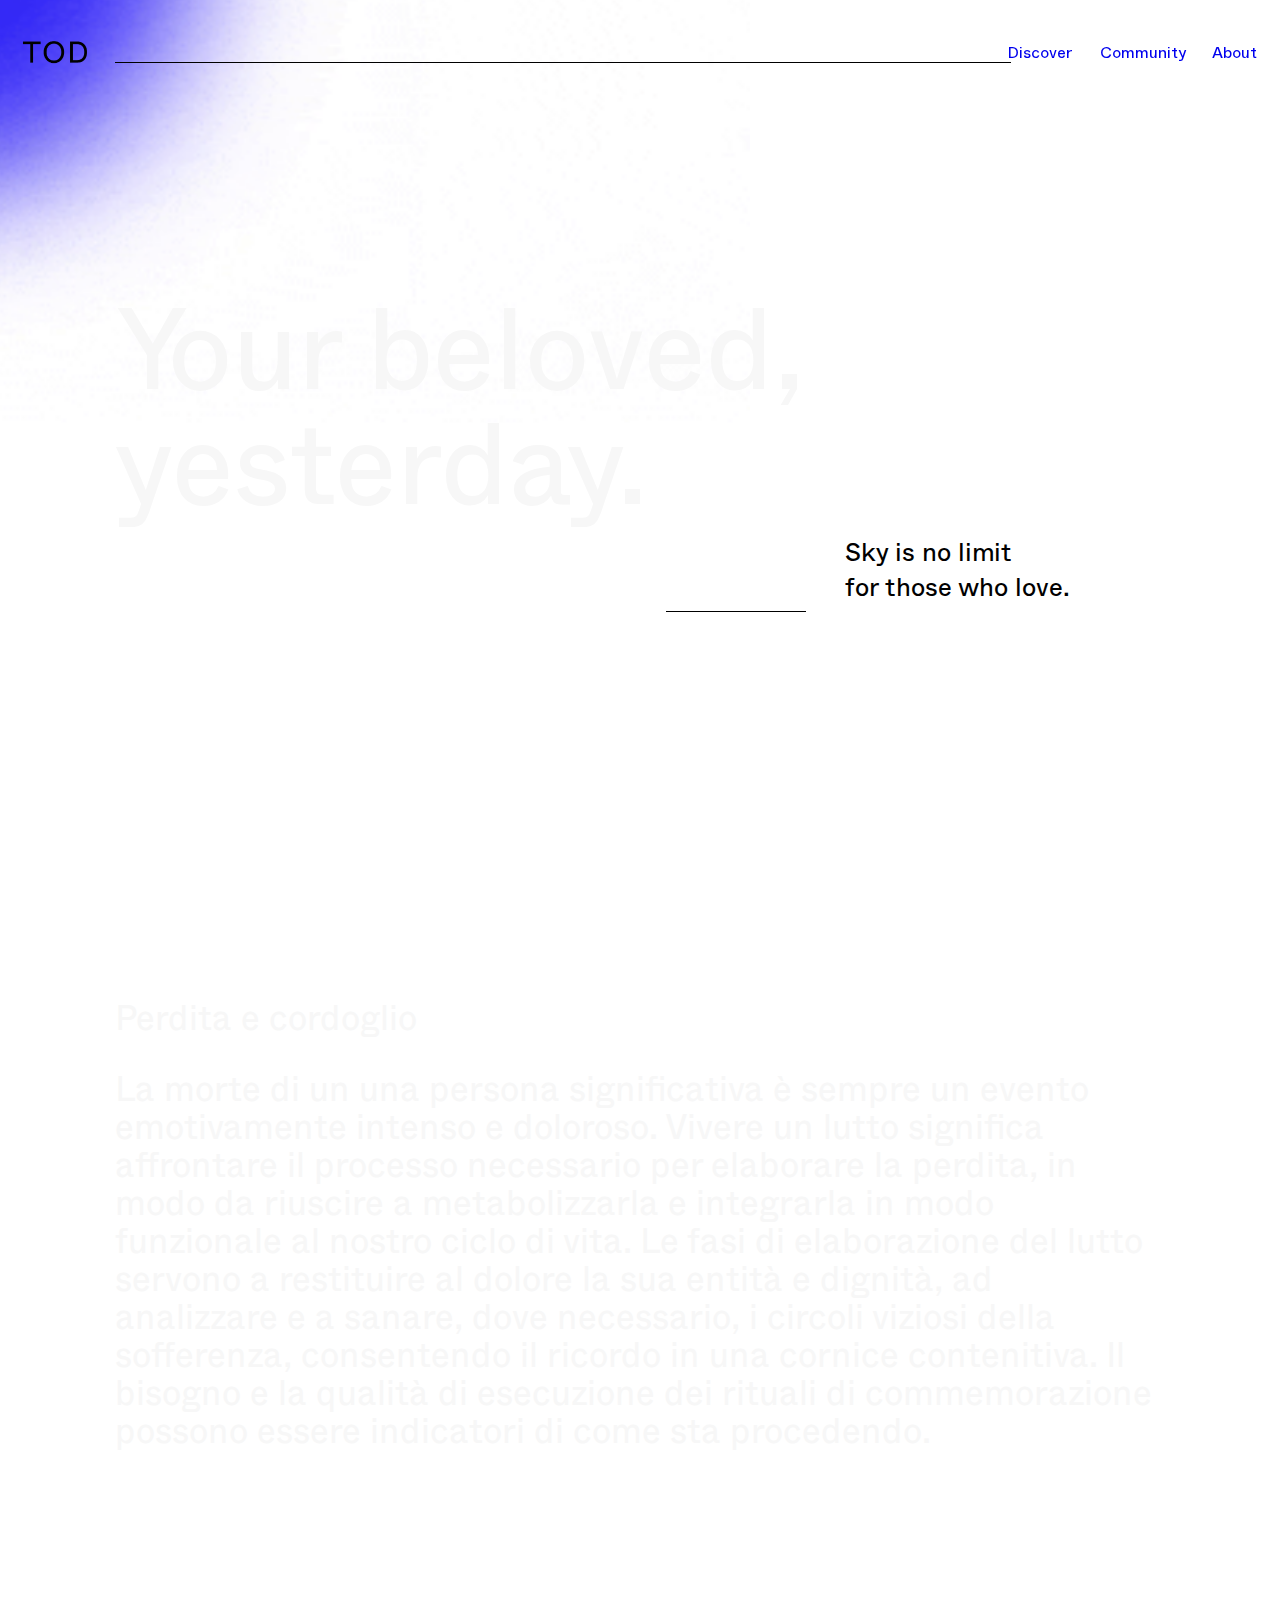
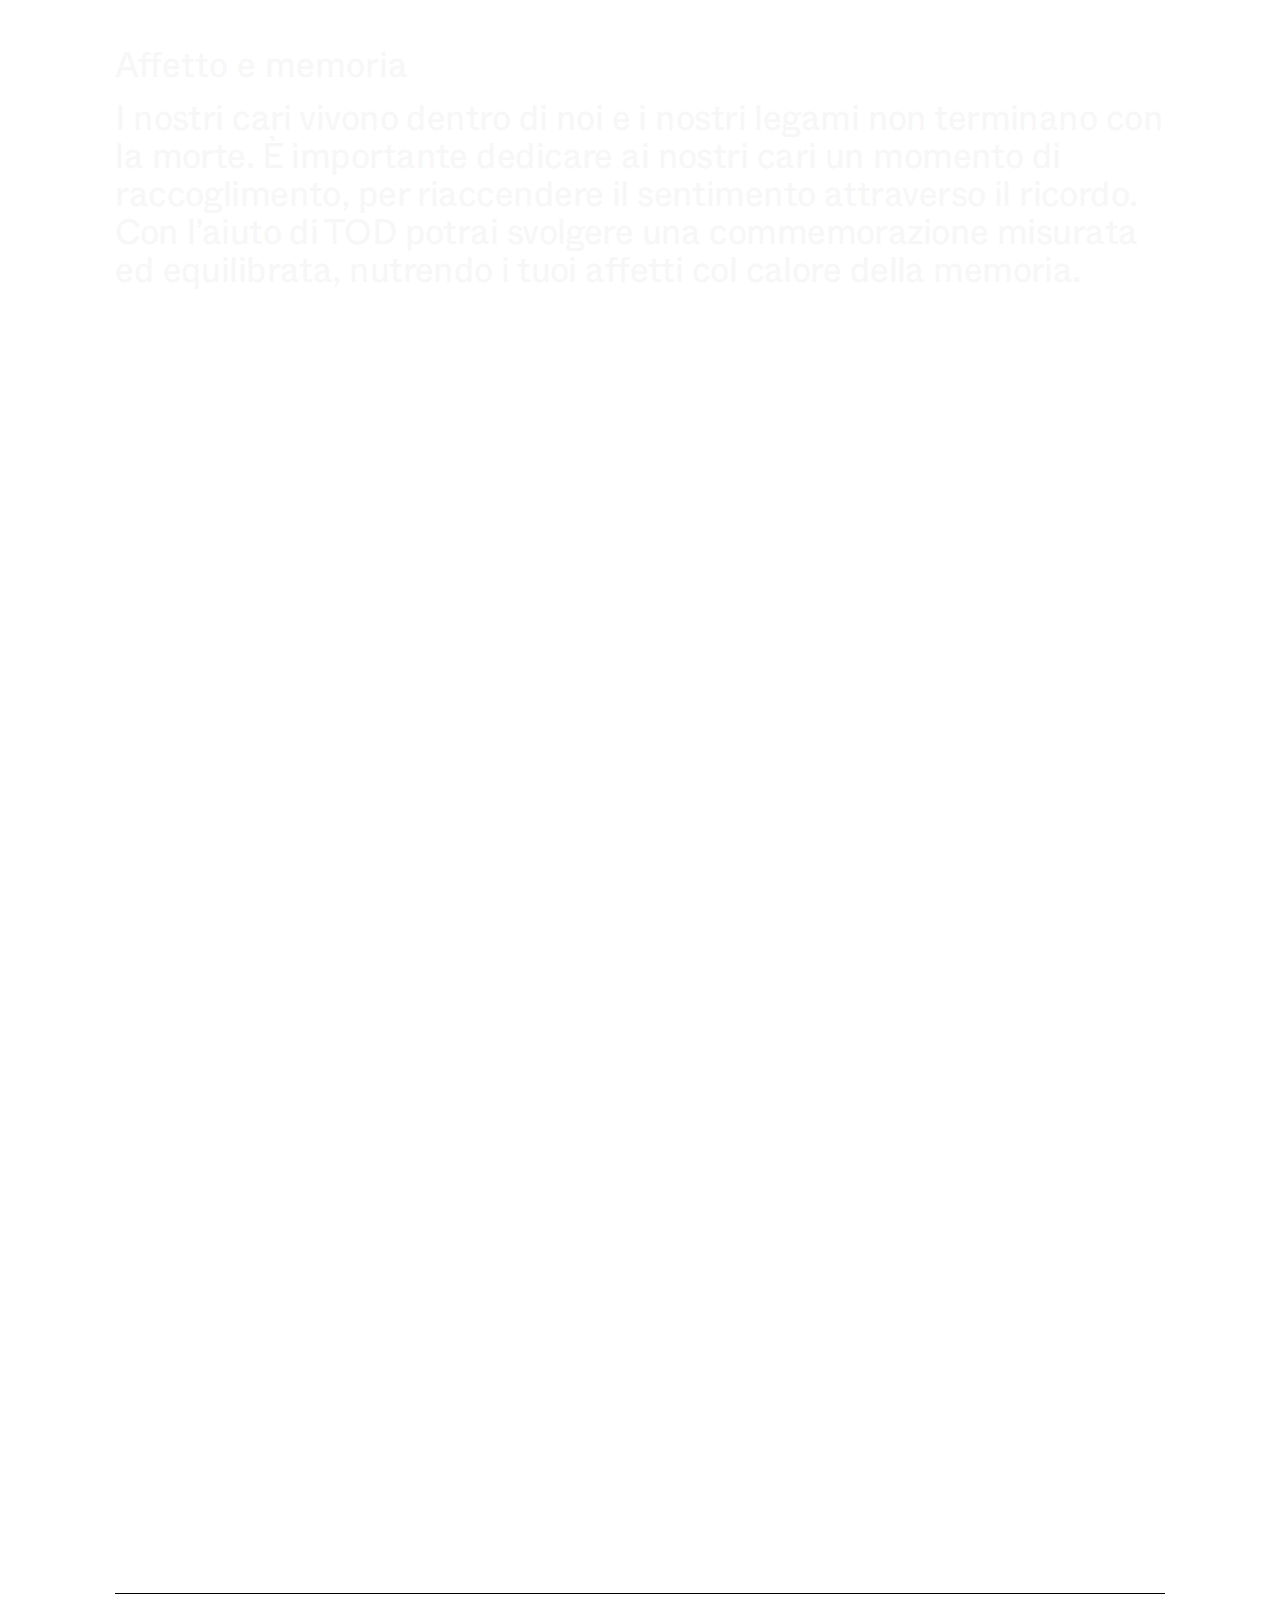
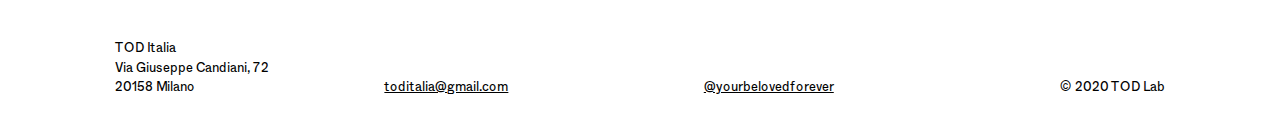
==== index.html @ bd19e07f "updated" ====
<!DOCTYPE html>
<html>
  <head>
    <meta charset="utf-8">

<!-- DESKTOP -->
    <link rel="stylesheet" type="text/css" href="assets/css/home-style.css" media="screen and (min-width: 991px)" data-skrollr-stylesheet />
    <link rel="stylesheet" type="text/css" href="assets/css/common-style.css" media="screen and (min-width: 991px)" data-skrollr-stylesheet />

<!-- MOBILE PORTRAIT -->
    <link rel='stylesheet' type='text/css' href='assets/css/mobile-portrait/home-mp.css' media="screen and (orientation:portrait) and (max-width:991px)">
    <link rel='stylesheet' type='text/css' href='assets/css/mobile-portrait/common-mp.css' media="screen and (orientation:portrait) and (max-width:991px)">

<!-- MOBILE LANDSCAPE -->
    <link rel='stylesheet' type='text/css' href='assets/css/home-style.css' media="screen and (orientation:landscape) and (max-width:991px)" data-skrollr-stylesheet>
    <link rel='stylesheet' type='text/css' href='assets/css/common-style.css' media="screen and (orientation:landscape) and (max-width:991px)" data-skrollr-stylesheet>


    <meta name="viewport" width=device-width, initial-scale=1.0, maximum-scale=1.0, user-scalable=0>


    <script src="assets/js/p5.min.js"></script>
    <script src="assets/js/footer.js"></script>
    <script src="assets/js/home-animated.js"></script>
    <script src="https://code.jquery.com/jquery-1.11.0.min.js"></script>


    <title>TOD</title>
    <link rel = "icon" href ="assets/img/icon.png" type = "image/x-iscon">
  </head>

<body onload="footerPosition()">

<!-- HEADER -->
<div id = "header">
<a href="index.html"><img src="assets/img/header/logo.png" id="logo" alt="TOD"></a>
<img src="assets/img/header/menu-mobile.png" id="menu-mobile" alt="Menu" onclick="menuMobile()">
<hr id="headerline" style="position: fixed; height: 1px; border-style: none; background-color: black">
</div>

<div id="menu">
<div id="headerbtns">
<a href="discover.html" class="headerbtn" id="discover">Discover</a>
<a href="community.html" class="headerbtn" id="community">Community</a>
<a href="community-mobile.html" class="headerbtn" id="community-mobile">Community</a>
<a href="about.html" class="headerbtn" id="about">About</a>
</div>

<div id="mobile-footer">
<a href="https://www.instagram.com/yourbelovedforever/" id="insta"><img src="assets/img/mobile/insta.png" class="footerlink"></a>
<a href="https://www.instagram.com/yourbelovedforever/" id="vimeo"><img src="assets/img/mobile/vimeo.png" class="footerlink"> </a>
  <div id="foot1" class="foot">TOD Italia, Via Giuseppe Candiani, 72, 20158 Milano</div>
  <div id="foot2" class="foot">© 2020 TOD Lab</div>
</div>
</div>

<!-- CLAIM -->
<div class="claim" id="claim">
  <div id="claim1">Your beloved, <br>yesterday."</div>
  <hr id="claimline" style="position: absolute; height: 1px; border-style: none; background-color: black">
  <div id="claim2"> Sky is no limit<br>for those who love.</div>
</div>

<div id="claim-mobile"> <!-- MOBILE -->
  <div id="claim1-mobile">Your<br>beloved,<br>forever.</div>
  <div id="claim2-mobile">Sky is no limit for those who love.</div>
</div>

<!-- PARAGRAFI -->
<div id ="paragraphs">
<div id="perdita">
<div class="paragraph-title">Perdita e cordoglio</div><br>
<div class="paragraph">La morte di un una persona significativa è sempre un evento emotivamente intenso e doloroso.
Vivere un lutto significa affrontare il processo necessario per elaborare la perdita, in modo da riuscire
a metabolizzarla e integrarla in modo funzionale al nostro ciclo
di vita. Le fasi di elaborazione del lutto servono a restituire al dolore
la sua entità e dignità, ad analizzare e a sanare, dove necessario,
i circoli viziosi della sofferenza, consentendo il ricordo in una cornice
contenitiva. Il bisogno e la qualità di esecuzione dei rituali di commemorazione possono essere indicatori di come sta procedendo. </div>
</div>

<div id="affetto">
<div class="paragraph-title">Affetto e memoria</div>
<div class="paragraph" style="letter-spacing: -0.035rem">I nostri cari vivono dentro di noi e i nostri legami
non terminano con la morte. È importante dedicare
ai nostri cari un momento di raccoglimento,
per riaccendere il sentimento attraverso il ricordo.
Con l’aiuto di TOD potrai svolgere una commemorazione
misurata ed equilibrata, nutrendo i tuoi affetti
col calore della memoria.</div>
</div>
</div>

<!-- VIDEO -->
<div id=video>
<iframe id="myVideo" src="https://player.vimeo.com/video/493549915" frameborder="0" allow="autoplay; fullscreen" allowfullscreen></iframe>
</div>

<!-- FOOTER -->
<div id="footer">
<hr id="footerline" style="position: absolute; height: 1px; border-style: none; background-color: black">
<div id="foot1" class="foot">TOD Italia<br>Via Giuseppe Candiani, 72<br>20158 Milano</div>
<div id="foot2" class="foot"><a href="mailto:abc@example.com" class="footerlink">toditalia@gmail.com</a></div>
<div id="foot3" class="foot"><a href="https://www.instagram.com/yourbelovedforever/" class="footerlink">@yourbelovedforever</a></div>
<div id="foot4" class="foot">© 2020 TOD Lab</div>
</div>

<!-- BLOB -->
<div class="blobdiv" id="blobdiv">
   <img src="assets/img/blob.gif" id="blob">
</div>

<!-- MOBILE BLOB -->
<img src="assets/img/blob.gif" id="blob-mobile">



<!-- SKROLL -->
	<script src="assets/js/skrollr.stylesheets.min.js" type="text/javascript"></script>
  <script type="text/javascript" src="assets/js/skrollr.min.js"></script>
	<script type="text/javascript">
	var s = skrollr.init();
	</script>




<!-- SHOW BLOB MOBILE -->
<script>
// MENU MOBILE
let open = false;

function menuMobile() {

if (open == false) {
    document.getElementById("menu").style.animation = "show-menu 1s 1";
    document.getElementById("menu").style.animationFillMode = "forwards";


    document.getElementById("menu").style.webkitAnimation = "blur-menu 1s 1";
    document.getElementById("menu").style.animationFillMode = "forwards";

    open = true;
}

else if (open == true) {
    document.getElementById("menu").style.animation = "hide-menu 1s 1";
    document.getElementById("menu").style.animationFillMode = "forwards";
    open = false;
}
}
</script>

</body>
</html>
---- assets/css/home-style.css ----
:root {
  --margin: 9vw;
  --top-margin: 6vh;
}

body {
  /* max-height: 3000px; */
  /* max-height: 300vh; */
  /* position: relative; */
}

#logo:hover {
    content: url('../img/header/logo-white.png');
}

/* CLAIM */

#claim {
position: absolute;
left: 9vw;
top: 35vh;
width: 100%;
line-height: 1;
}

#claim1 {
  font-size: 9vw;
  color: #F7F7F7;
}

#claimline {
  width: 11vw;
  top: 32vh;
  left: 43vw;
}

#claim2 {
  position: absolute;
  top: 25vh;
  left: 57vw;
  font-size: 2vw;
  line-height: 35px;
}

/* PARAGRAPHS */

#paragraphs {
  position: absolute;
  left: var(--margin);
  margin-right: var(--margin);
  height: auto;
  top: 100%;
  margin-top: 10vh;
  color: #F7F7F7;
  line-height: 1.1;
  /* border-style: solid; */
  }

.paragraph {
  position: relative;
  font-size: 2.7vw;
  /* border-style: solid; */
  padding-bottom: 20vh;
}

.paragraph-title {
  font-size: 2.7vw;
  line-height: 2;
}

#affetto {
}

/* FUOCO FATUO */

#blobdiv {
  position: absolute;
  z-index: -10;
  /* width: 10%;
  height: 10%;
  background-color: black; */
}

#blob {
  position: absolute;
  left: 50%;
  top: 50%;
  height: auto;
  transform: translate(-50%, -50%);

  -skrollr-animation-name:biggerBlob;
}

@-skrollr-keyframes biggerBlob {
	0  {
      width: 1500px;
	}
	200	{
		width: 1500px;
	}
  500	{
  	width: 4000px;
  	}
  1800 {
    width: 4000px;
  }
  2000 {
    width: 300px;
  }
}

/* VIDEO */
#video {
  position: absolute;
  top: 275vh;
  padding-bottom: 30vh;
  width: 100vw;
}
iframe {
  position: relative;
  margin: auto;
  display: block;
  width: 82vw;
  height: 46.125vw;
  overflow: hidden;
}

/* HEADER */
.headerbtn:hover {
  color: #F7F7F7;
  cursor: crosshair;
}




/* HIDE MOBILE STUFF */
#blob-mobile, #claim-mobile {display: none;}
---- assets/css/common-style.css ----
:root {
  --margin: 9vw;
  --top-margin: 6vh;
  --bottom-margin: 15vh;
  --header-margin: 1.8vw;


/* GRID */
  --width1: 8.33%;   /* 1/12 */
  --width2: 16.66%;   /* 1/6 */
  --width3: 25%;   /* 1/4 */
  --width4: 33.33%;   /* 1/3 */
  --width5: 41.66%;   /* 5/12 */
  --width6: 50%;   /* 1/2 */
  --width7: 58.33%;   /* 7/12 */
  --width8: 66.66%;   /* 2/3 */
  --width9: 75%;   /* 3/4 */
  --width10: 83.33%;   /* 5/6 */
  --width11: 91.66%;   /* 11/12 */

/* LAYERS */
 --header-layer: 100;
 --content-layer: 0;
 --back-content: -20;

/* TOD BLUE <3 */
 --tod-blue: #2c2cff;
}

/* FONT */
@font-face {
    font-family: 'Whyte';
    src: url('assets/font/Whyte-Regular.eot');
    src: local('Whyte Regular'), local('Whyte-Regular'),
        url('../font/Whyte-Regular.eot?#iefix') format('embedded-opentype'),
        url('../font/Whyte-Regular.woff2') format('woff2'),
        url('../font/Whyte-Regular.woff') format('woff'),
        url('../font/Whyte-Regular.ttf') format('truetype');
    font-weight: normal;
    font-style: normal;
}

/* BODY */
body {
  margin:0;
  padding: 0;
  width: 100%;
  overflow:scroll;
  overflow-x: hidden;
  cursor: crosshair;
  font-family: "Whyte", sans-serif;
}

body::-webkit-scrollbar {
  display: none;
}

/* HEADER */
#header {
  width: 100%;
  position: fixed;
  top: 0;

  font-family: "Whyte", sans-serif;
  z-index: var(--header-layer);
}

#logo {
  width: 5vw;
  margin-top: var(--top-margin);
  margin-left: var(--header-margin);
  transform:translate(0, -60%);
  /* border-style: solid; */
}

#headerline {left: var(--margin); right: 21vw; top: var(--top-margin); height: 1px;}

#menu {
  position: fixed;
  top: var(--top-margin);

  right: var(--header-margin);
  z-index: var(--header-layer);
  display: table;
  /* border-style: solid; */
  transform:translate(0, -20%);
}

#menu-mobile, #community-mobile, #mobile-footer {display: none};

.headerbtn {
  position: relative;
  background-color: transparent;
  font-size: 1vw;
  font-family: "Whyte", sans-serif;
  color: black;
  /* border-style: solid; */
}

#discover, #community {padding-right: var(--header-margin)}

a {
text-decoration: none;
cursor: crosshair;
}

/* FOOTER */
#footer {
  position: absolute;
  right: var(--margin);
  font-size: 1vw;
  display: flex;
  z-index: var(--header-layer);
  /* border-style: solid; */
}

.foot {
  bottom: 0;
  position: absolute;
  line-height: 1.2rem;
  padding-bottom: 4vh;
}

#foot1 {
  left: var(--margin);
}

#foot2 {
  left: 33%;
  /* transform: translate(+50%, 0); */
}

#foot3 {
  left: 66%;
  transform: translate(-50%, 0);
}

#foot4 {
  bottom: 0;
  right: 0;
}

.footerlink {
  text-decoration: underline;
  color: black;
}

.footerlink:hover {
  color: var(--tod-blue)
}


#footerline {
  left: var(--margin);
  right: 0;
  bottom: var(--bottom-margin);
}
---- assets/css/mobile-portrait/home-mp.css ----
@media only screen and (orientation:portrait) and (max-width:991px) {

:root {
  --mobile-margin: 5vw;
}

body {
min-height: 100vh;
max-height: 100vh;
overflow: hidden;
}

/* CLAIM */

#claim-mobile {
display: block;
position: absolute;
width: 100%;
height: 100%;
position: fixed;
z-index: 90;
text-align: center;
z-index: var(--content-layer);
}

#claim1-mobile {
position: inherit;
top: 50vh;
width: 100%;
font-size: 20vw;
color: #fbfbfb;
padding-bottom: 10vh;
transform:translate(0%, -60%);

}

#claim2-mobile {
  position: inherit;
  bottom: 20vh;
  font-size: 5vw;
  text-align: center;
  width: 100%;
  opacity: 0;

  animation: claim2-animation 1s 1;
  animation-fill-mode: forwards;
  animation-delay: 1s;
}

@keyframes claim2-animation {
 0% {opacity: 0}
 100% {opacity: 1}
}

#claim3-mobile {
  position: inherit;
  bottom: 10vh;
  font-size: 3vw;
  text-align: center;
  width: 100%;
}

@keyframes claim3-animation {
 0% {opacity: 1}
 100% {opacity: 0;}
}

#claim4-mobile {
  position: inherit;
  bottom: 10vh;
  font-size: 3vw;
  text-align: center;
  width: 100%;
  opacity: 0;
}

/* PARAGRAPHS */

#paragraphs {
  position: absolute;
  left: var(--mobilemargin);
  margin-right: var(--mobilemargin);
  height: auto;
  top: 100vh;
  margin-top: 10vh;
  color: #F7F7F7;
  line-height: 1.1;
  /* border-style: solid; */
  display: none;
  }

.paragraph {
  position: relative;
  font-size: 6vw;
  /* border-style: solid; */
  padding-bottom: 15vh;
}

.paragraph-title {
  font-size: 6vw;
  line-height: 2;
}

/* FUOCO FATUO */
#blob-mobile {
  display: block;
  position: fixed;
  width: 270vw;
  z-index: -10;
  left: 50%;
  top: 50%;
  height: auto;
  transform: translate(-50%, -50%);

  opacity: 0;

  animation: blob-mobile-appear 2s 1;
  animation-fill-mode: forwards;
  }

  @keyframes blob-mobile-appear {
   0% {opacity: 0; width: 2vh}
   100% {opacity: 1; width: 270vw}
  }


  /* @-skrollr-keyframes biggerBlobmobile {
  	0  {
        width: 250vw;
  	}
  	10	{
  		width: 250vw;
  	}
    20	{
    	width: 700vw;
    	}
    1800 {
      width: 700vw;
    }
    2000 {
      width: 250vw;
    } */

/* VIDEO */
#video {
  position: absolute;
  top: 250vh;
  padding-bottom: 20vh;
  width: 100vw;
}

iframe {
  position: relative;
  /* display: block; */
  width: 100%;
  right: 0;
  height: 56.25VW;
  overflow: hidden;
}


/* HIDE DESKTOP STUFF */
#claim {display: none}

#blobdiv {display: none}

iframe {display: none};
---- assets/css/mobile-portrait/common-mp.css ----
:root {
    --mobilemargin: 5vw;
    --mobiletopmargin: 5vh;

    --mobilefontsize: 3vw;

/* GRID */
  --width1: 8.33%;   /* 1/12 */
  --width2: 16.66%;   /* 1/6 */
  --width3: 25%;   /* 1/4 */
  --width4: 33.33%;   /* 1/3 */
  --width5: 41.66%;   /* 5/12 */
  --width6: 50%;   /* 1/2 */
  --width7: 58.33%;   /* 7/12 */
  --width8: 66.66%;   /* 2/3 */
  --width9: 75%;   /* 3/4 */
  --width10: 83.33%;   /* 5/6 */
  --width11: 91.66%;   /* 11/12 */

  /* LAYERS */
   --header-layer: 100;
   --content-layer: 0;
   --back-content: -20;
   --menu-layer: 50;

   /* TOD BLUE <3 */
   --tod-blue: #2c2cff;

   /* FONT SIZE */
   --font-size: 5.2vw;
}

/* FONT */
@font-face {
    font-family: 'Whyte';
    src: url('assets/font/Whyte-Regular.eot');
    src: local('Whyte Regular'), local('Whyte-Regular'),
        url('../../font/Whyte-Regular.eot?#iefix') format('embedded-opentype'),
        url('../../font/Whyte-Regular.woff2') format('woff2'),
        url('../../font/Whyte-Regular.woff') format('woff'),
        url('../../font/Whyte-Regular.ttf') format('truetype');
    font-weight: normal;
    font-style: normal;
}

/* BODY */
body {
  margin:0;
  padding: 0;
  min-width: 100vw;
  max-width: 100vw;
  font-family: "Whyte", sans-serif;
  /* overflow-y: auto; */
  overflow-x: hidden;
  line-height: 1.1;
}

body::-webkit-scrollbar {
  display: none;
}

/* HEADER */
#header {
  width: 100vw;
  position: fixed;
  top: 0;

  z-index: var(--header-layer);
}

#logo {
  position: fixed;
  width: 15vw;
  top: var(--mobilemargin);
  left: var(--mobilemargin);
}

#logo:hover {
    content: url('../../img/header/logo-blue.png');
}

#menu-mobile {
  position: fixed;
  right: var(--mobilemargin);
  top: var(--mobilemargin);
  width: 5vw;
}

#headerline, #community, #discover {display: none}


#menu {
  position: fixed;
  left: 100%;
  top: 0;
  width: 100vw;
  height: 100vh;
  padding-top: 38vh;
  background: white;
  z-index: var(--menu-layer);
}

a:focus {outline: none}

@keyframes show-menu {
 0% {left: 100%}
 100% {left: 0%}
}

@keyframes hide-menu {
 0% {left: 0%}
 100% {left: 100%}
}


.headerbtn {
  text-align: center;
  width: 100%;
  border: none;
  font-size: 6.5vh;
  display: block;
  color: var(--tod-blue);
  padding-bottom: 3vh;
  filter: blur(6px); -webkit-filter:blur(6px);
  background: none;
  outline: none;
}

.headerbtn:hover {
  background: none;
  outline: none;

  animation: menuhover 1s 1;
  animationFillMode: forwards;
}



@keyframes menuhover {
 0% {filter: blur(6px); -webkit-filter:blur(6px);}
 100% {filter: blur(0px); -webkit-filter:blur(0px);}
}


a {
text-decoration: none;
}

a:hover {
  color: #2c2cff;
}



/* MENU FOOTER */
#mobile-footer {position: absolute;
  left: var(--mobilemargin);
  right: var(--mobilemargin);
  bottom: 0;
  margin-bottom: 41vh;
  z-index: 1000;
text-align: center;
font-size: 3vw;
opacity: 0.7}

.footerlink {width: 7vw; padding-left: 1vw; padding-right: 1vw;}

.foot, .footerlink {padding-bottom: 1vw;}



/* HIDE FOOTER */
#footer {display: none}
---- assets/css/home-style.css ----
:root {
  --margin: 9vw;
  --top-margin: 6vh;
}

body {
  /* max-height: 3000px; */
  /* max-height: 300vh; */
  /* position: relative; */
}

#logo:hover {
    content: url('../img/header/logo-white.png');
}

/* CLAIM */

#claim {
position: absolute;
left: 9vw;
top: 35vh;
width: 100%;
line-height: 1;
}

#claim1 {
  font-size: 9vw;
  color: #F7F7F7;
}

#claimline {
  width: 11vw;
  top: 32vh;
  left: 43vw;
}

#claim2 {
  position: absolute;
  top: 25vh;
  left: 57vw;
  font-size: 2vw;
  line-height: 35px;
}

/* PARAGRAPHS */

#paragraphs {
  position: absolute;
  left: var(--margin);
  margin-right: var(--margin);
  height: auto;
  top: 100%;
  margin-top: 10vh;
  color: #F7F7F7;
  line-height: 1.1;
  /* border-style: solid; */
  }

.paragraph {
  position: relative;
  font-size: 2.7vw;
  /* border-style: solid; */
  padding-bottom: 20vh;
}

.paragraph-title {
  font-size: 2.7vw;
  line-height: 2;
}

#affetto {
}

/* FUOCO FATUO */

#blobdiv {
  position: absolute;
  z-index: -10;
  /* width: 10%;
  height: 10%;
  background-color: black; */
}

#blob {
  position: absolute;
  left: 50%;
  top: 50%;
  height: auto;
  transform: translate(-50%, -50%);

  -skrollr-animation-name:biggerBlob;
}

@-skrollr-keyframes biggerBlob {
	0  {
      width: 1500px;
	}
	200	{
		width: 1500px;
	}
  500	{
  	width: 4000px;
  	}
  1800 {
    width: 4000px;
  }
  2000 {
    width: 300px;
  }
}

/* VIDEO */
#video {
  position: absolute;
  top: 275vh;
  padding-bottom: 30vh;
  width: 100vw;
}
iframe {
  position: relative;
  margin: auto;
  display: block;
  width: 82vw;
  height: 46.125vw;
  overflow: hidden;
}

/* HEADER */
.headerbtn:hover {
  color: #F7F7F7;
  cursor: crosshair;
}




/* HIDE MOBILE STUFF */
#blob-mobile, #claim-mobile {display: none;}
---- assets/css/common-style.css ----
:root {
  --margin: 9vw;
  --top-margin: 6vh;
  --bottom-margin: 15vh;
  --header-margin: 1.8vw;


/* GRID */
  --width1: 8.33%;   /* 1/12 */
  --width2: 16.66%;   /* 1/6 */
  --width3: 25%;   /* 1/4 */
  --width4: 33.33%;   /* 1/3 */
  --width5: 41.66%;   /* 5/12 */
  --width6: 50%;   /* 1/2 */
  --width7: 58.33%;   /* 7/12 */
  --width8: 66.66%;   /* 2/3 */
  --width9: 75%;   /* 3/4 */
  --width10: 83.33%;   /* 5/6 */
  --width11: 91.66%;   /* 11/12 */

/* LAYERS */
 --header-layer: 100;
 --content-layer: 0;
 --back-content: -20;

/* TOD BLUE <3 */
 --tod-blue: #2c2cff;
}

/* FONT */
@font-face {
    font-family: 'Whyte';
    src: url('assets/font/Whyte-Regular.eot');
    src: local('Whyte Regular'), local('Whyte-Regular'),
        url('../font/Whyte-Regular.eot?#iefix') format('embedded-opentype'),
        url('../font/Whyte-Regular.woff2') format('woff2'),
        url('../font/Whyte-Regular.woff') format('woff'),
        url('../font/Whyte-Regular.ttf') format('truetype');
    font-weight: normal;
    font-style: normal;
}

/* BODY */
body {
  margin:0;
  padding: 0;
  width: 100%;
  overflow:scroll;
  overflow-x: hidden;
  cursor: crosshair;
  font-family: "Whyte", sans-serif;
}

body::-webkit-scrollbar {
  display: none;
}

/* HEADER */
#header {
  width: 100%;
  position: fixed;
  top: 0;

  font-family: "Whyte", sans-serif;
  z-index: var(--header-layer);
}

#logo {
  width: 5vw;
  margin-top: var(--top-margin);
  margin-left: var(--header-margin);
  transform:translate(0, -60%);
  /* border-style: solid; */
}

#headerline {left: var(--margin); right: 21vw; top: var(--top-margin); height: 1px;}

#menu {
  position: fixed;
  top: var(--top-margin);

  right: var(--header-margin);
  z-index: var(--header-layer);
  display: table;
  /* border-style: solid; */
  transform:translate(0, -20%);
}

#menu-mobile, #community-mobile, #mobile-footer {display: none};

.headerbtn {
  position: relative;
  background-color: transparent;
  font-size: 1vw;
  font-family: "Whyte", sans-serif;
  color: black;
  /* border-style: solid; */
}

#discover, #community {padding-right: var(--header-margin)}

a {
text-decoration: none;
cursor: crosshair;
}

/* FOOTER */
#footer {
  position: absolute;
  right: var(--margin);
  font-size: 1vw;
  display: flex;
  z-index: var(--header-layer);
  /* border-style: solid; */
}

.foot {
  bottom: 0;
  position: absolute;
  line-height: 1.2rem;
  padding-bottom: 4vh;
}

#foot1 {
  left: var(--margin);
}

#foot2 {
  left: 33%;
  /* transform: translate(+50%, 0); */
}

#foot3 {
  left: 66%;
  transform: translate(-50%, 0);
}

#foot4 {
  bottom: 0;
  right: 0;
}

.footerlink {
  text-decoration: underline;
  color: black;
}

.footerlink:hover {
  color: var(--tod-blue)
}


#footerline {
  left: var(--margin);
  right: 0;
  bottom: var(--bottom-margin);
}
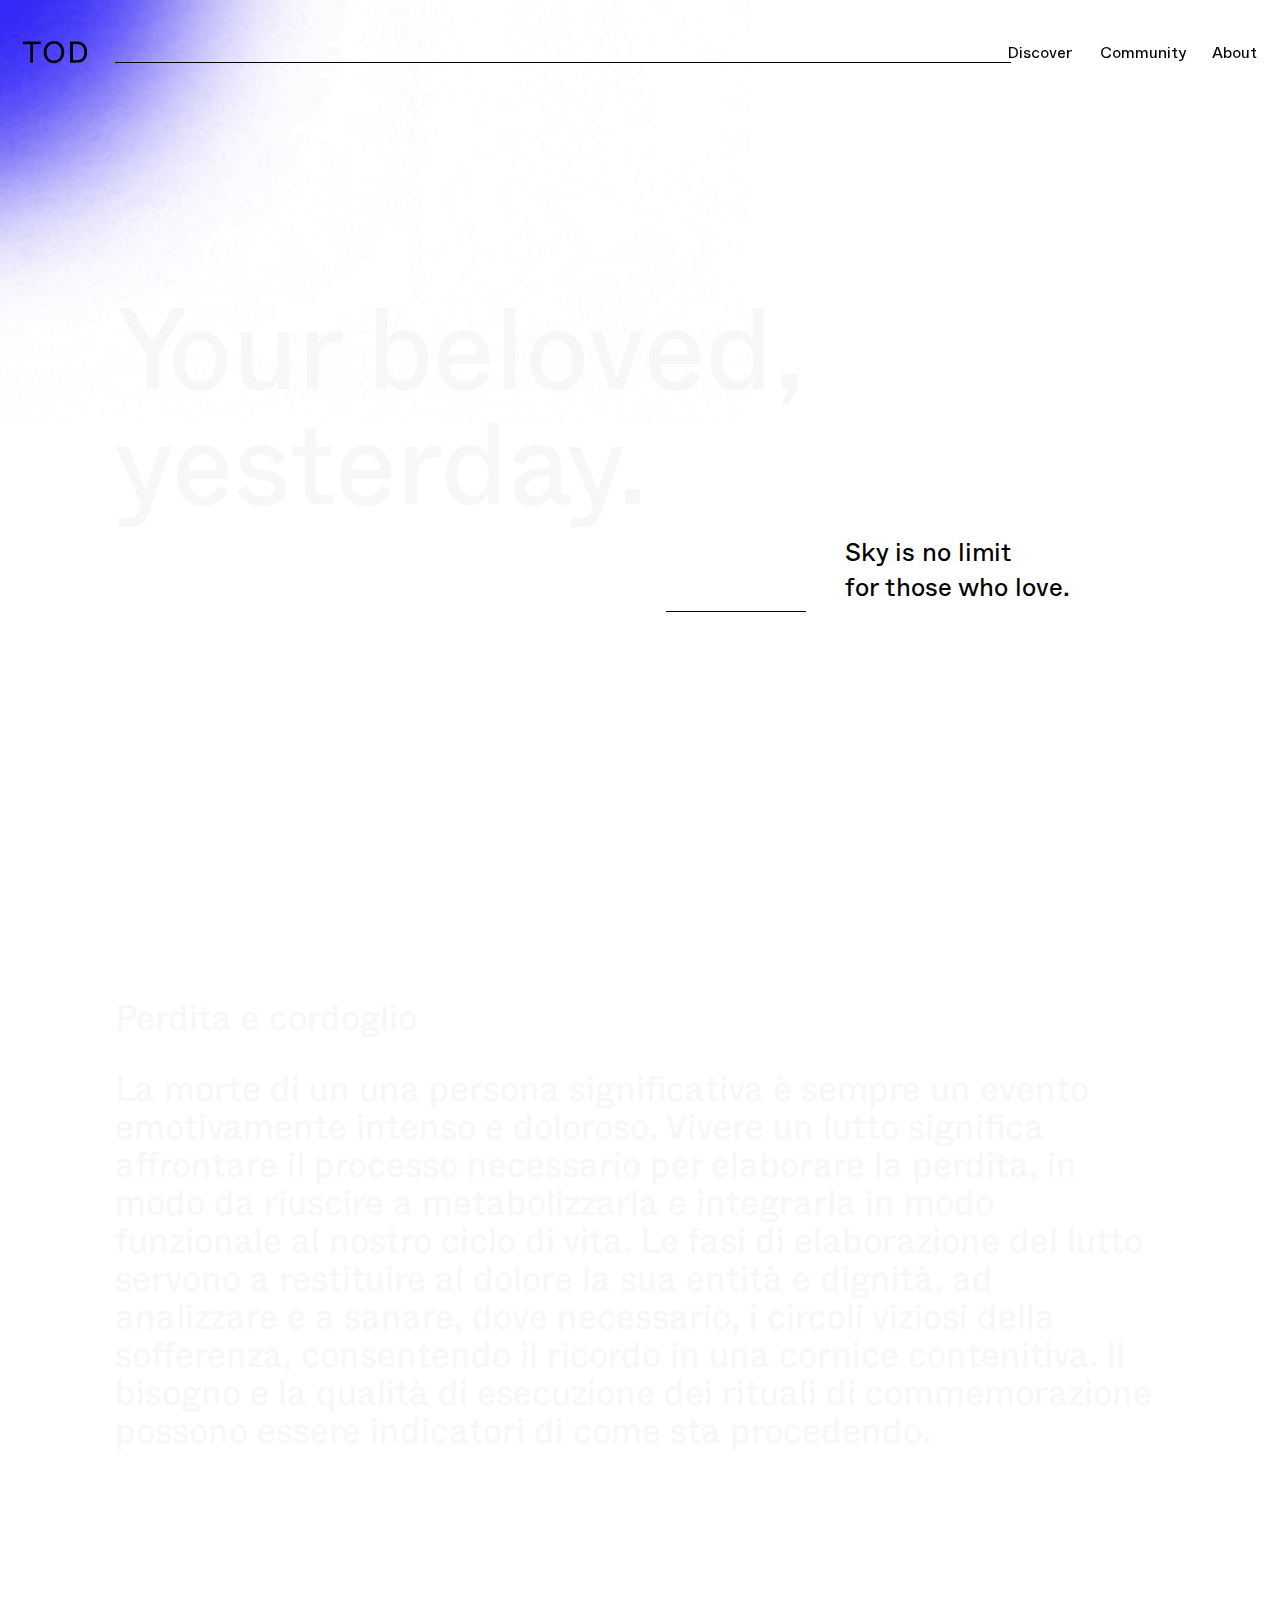
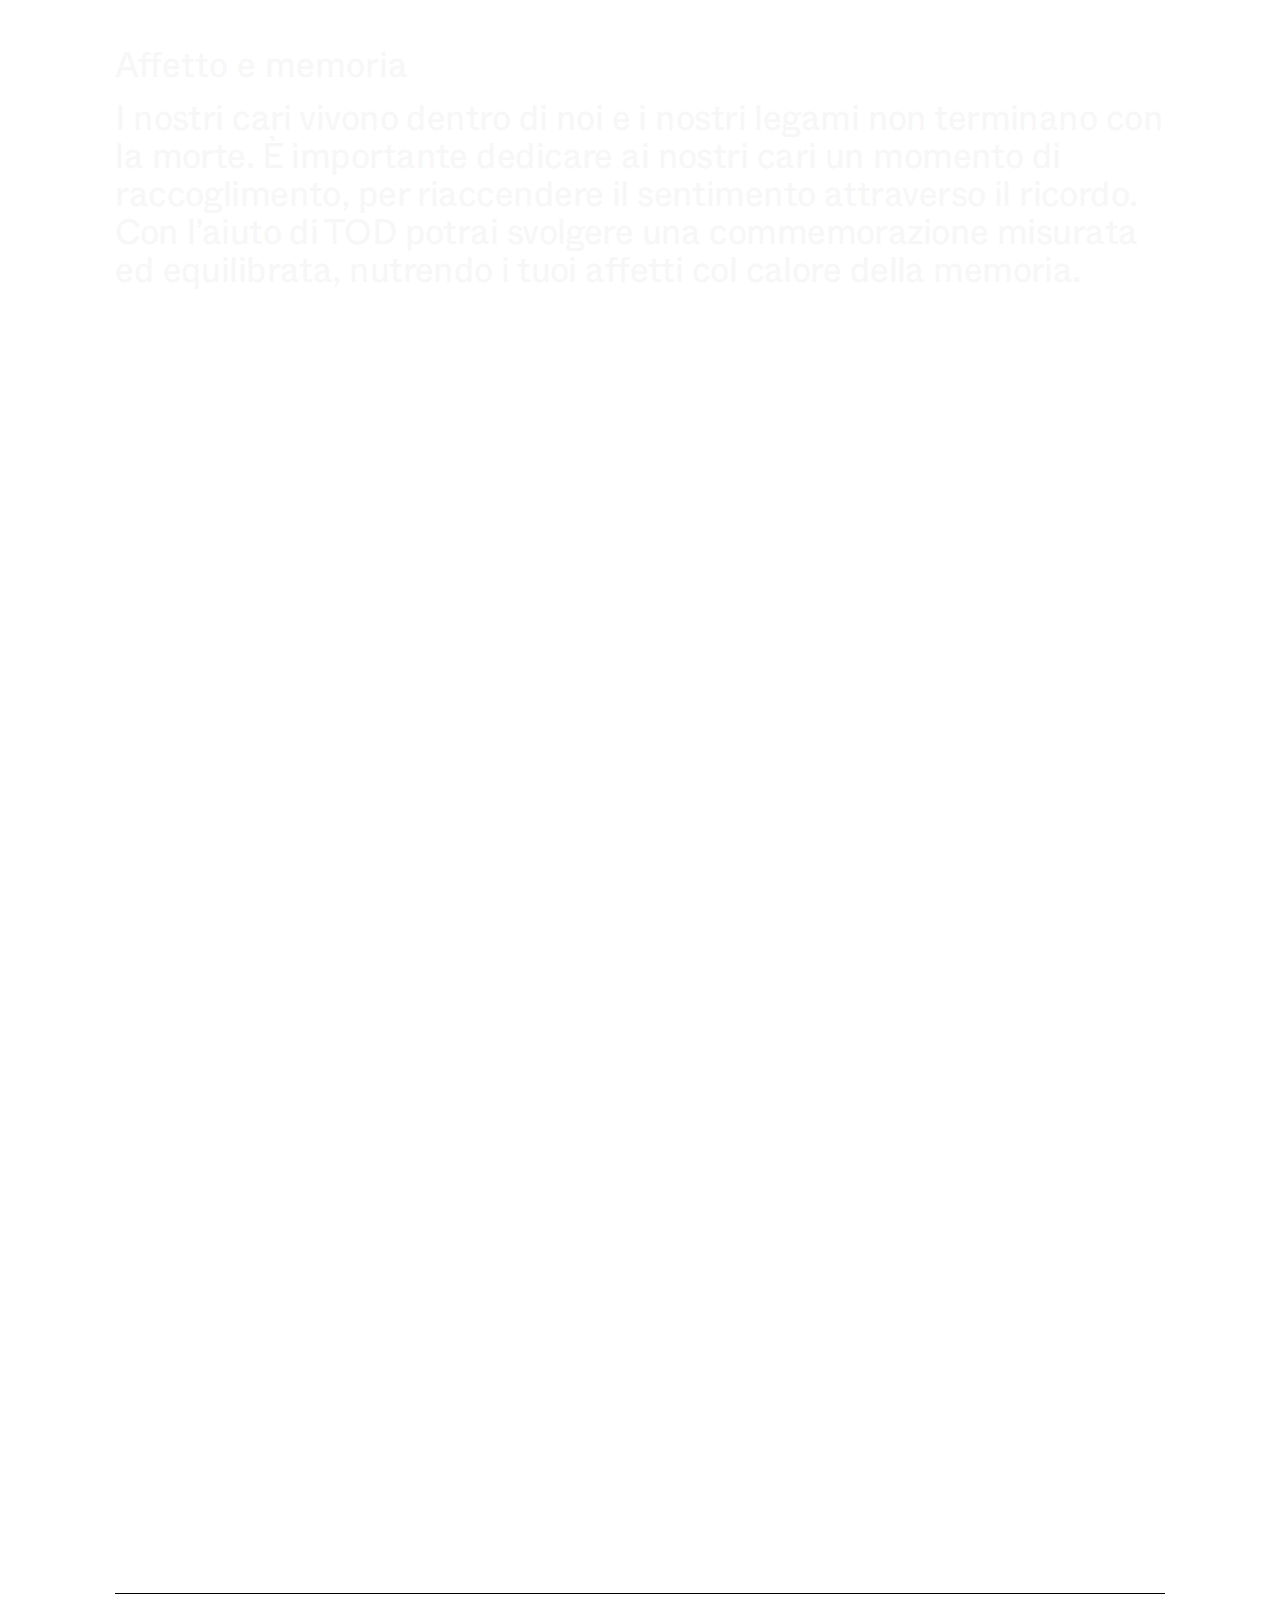
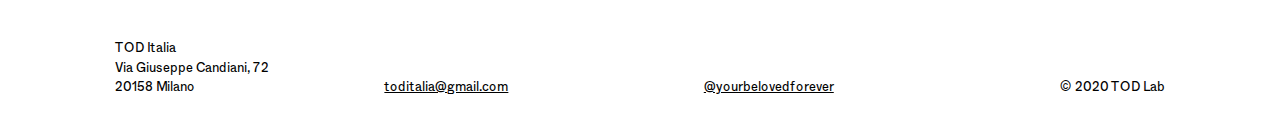
==== commit d0f6fa1d: "Update index.html" ====
--- a/index.html
+++ b/index.html
@@ -135,11 +135,6 @@
 if (open == false) {
     document.getElementById("menu").style.animation = "show-menu 1s 1";
     document.getElementById("menu").style.animationFillMode = "forwards";
-
-
-    document.getElementById("menu").style.webkitAnimation = "blur-menu 1s 1";
-    document.getElementById("menu").style.animationFillMode = "forwards";
-
     open = true;
 }
 
--- a/assets/css/common-style.css
+++ b/assets/css/common-style.css
@@ -94,7 +94,6 @@
   font-size: 1vw;
   font-family: "Whyte", sans-serif;
   color: black;
-  /* border-style: solid; */
 }
 
 #discover, #community {padding-right: var(--header-margin)}
@@ -102,6 +101,13 @@
 a {
 text-decoration: none;
 cursor: crosshair;
+color: black;
+}
+
+a .headerbtn {
+text-decoration: none;
+cursor: crosshair;
+color: black;
 }
 
 /* FOOTER */
--- a/assets/css/common-style.css
+++ b/assets/css/common-style.css
@@ -94,7 +94,6 @@
   font-size: 1vw;
   font-family: "Whyte", sans-serif;
   color: black;
-  /* border-style: solid; */
 }
 
 #discover, #community {padding-right: var(--header-margin)}
@@ -102,6 +101,13 @@
 a {
 text-decoration: none;
 cursor: crosshair;
+color: black;
+}
+
+a .headerbtn {
+text-decoration: none;
+cursor: crosshair;
+color: black;
 }
 
 /* FOOTER */
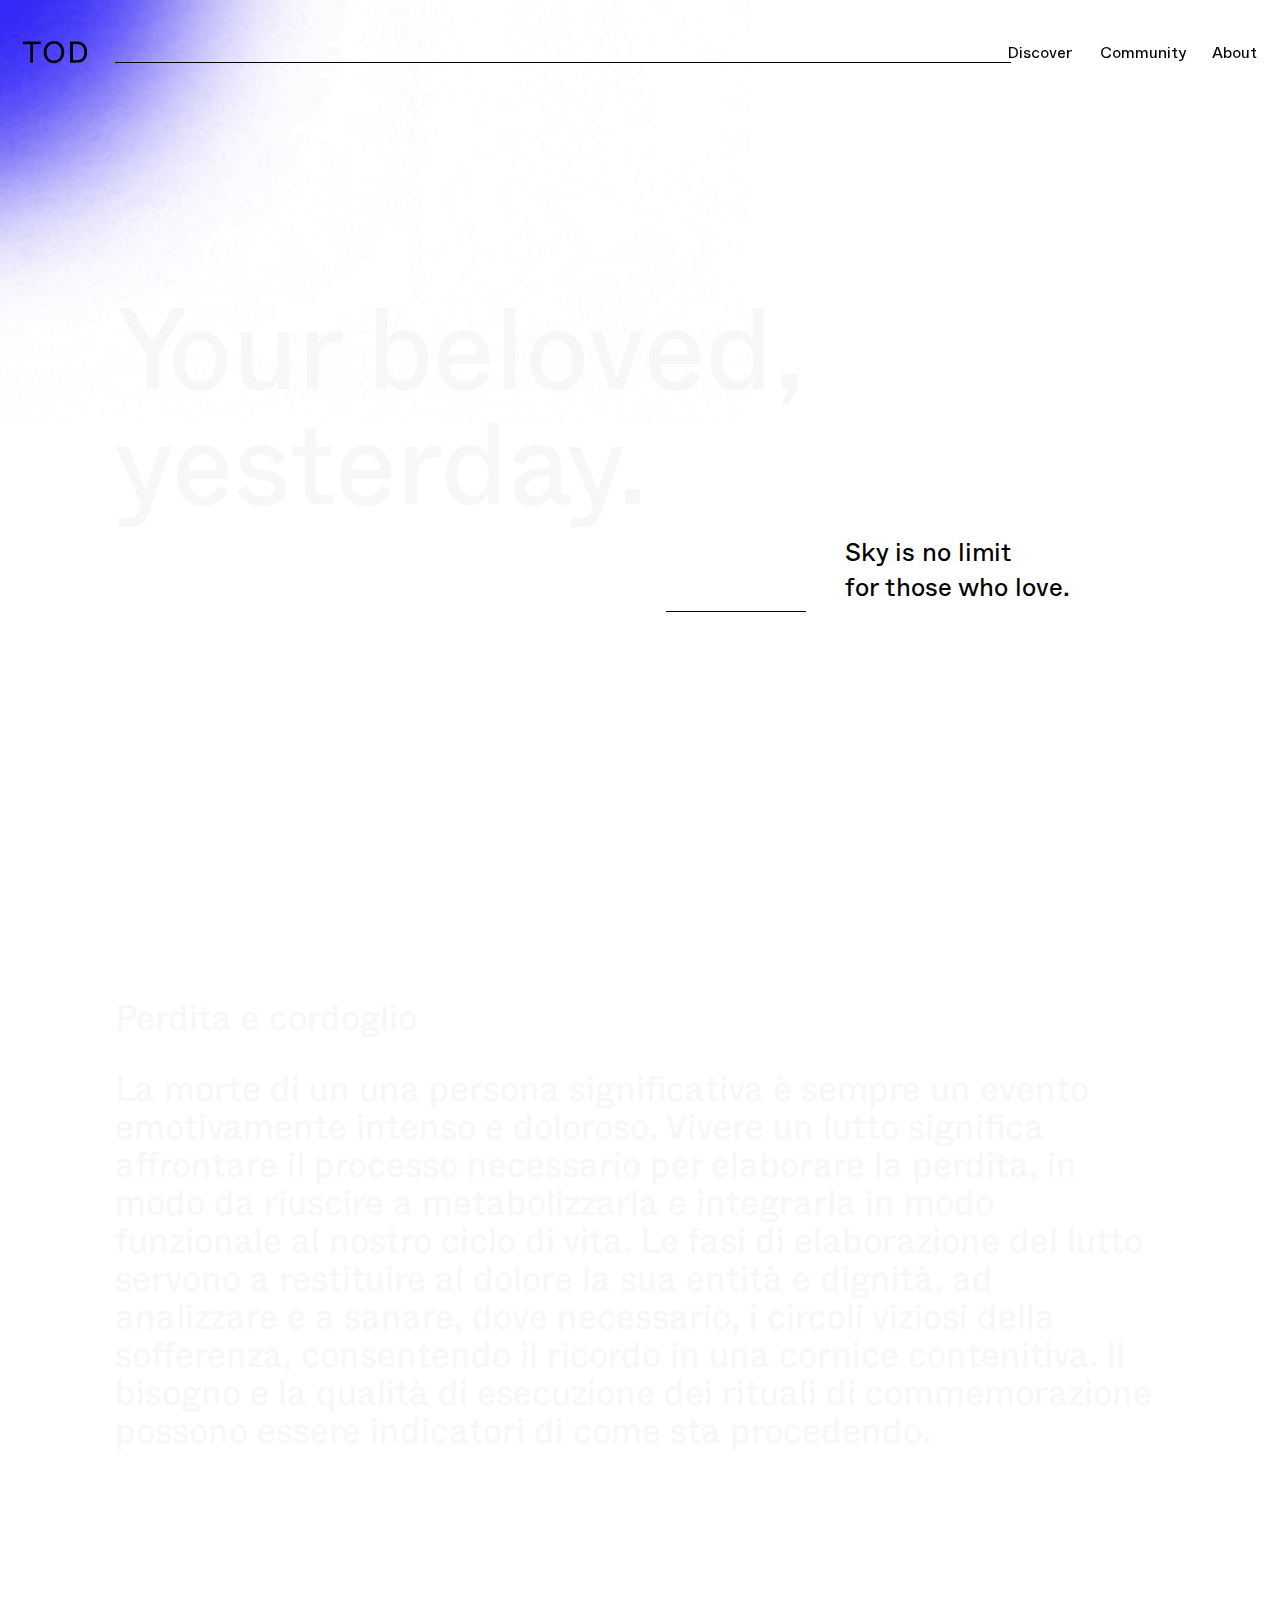
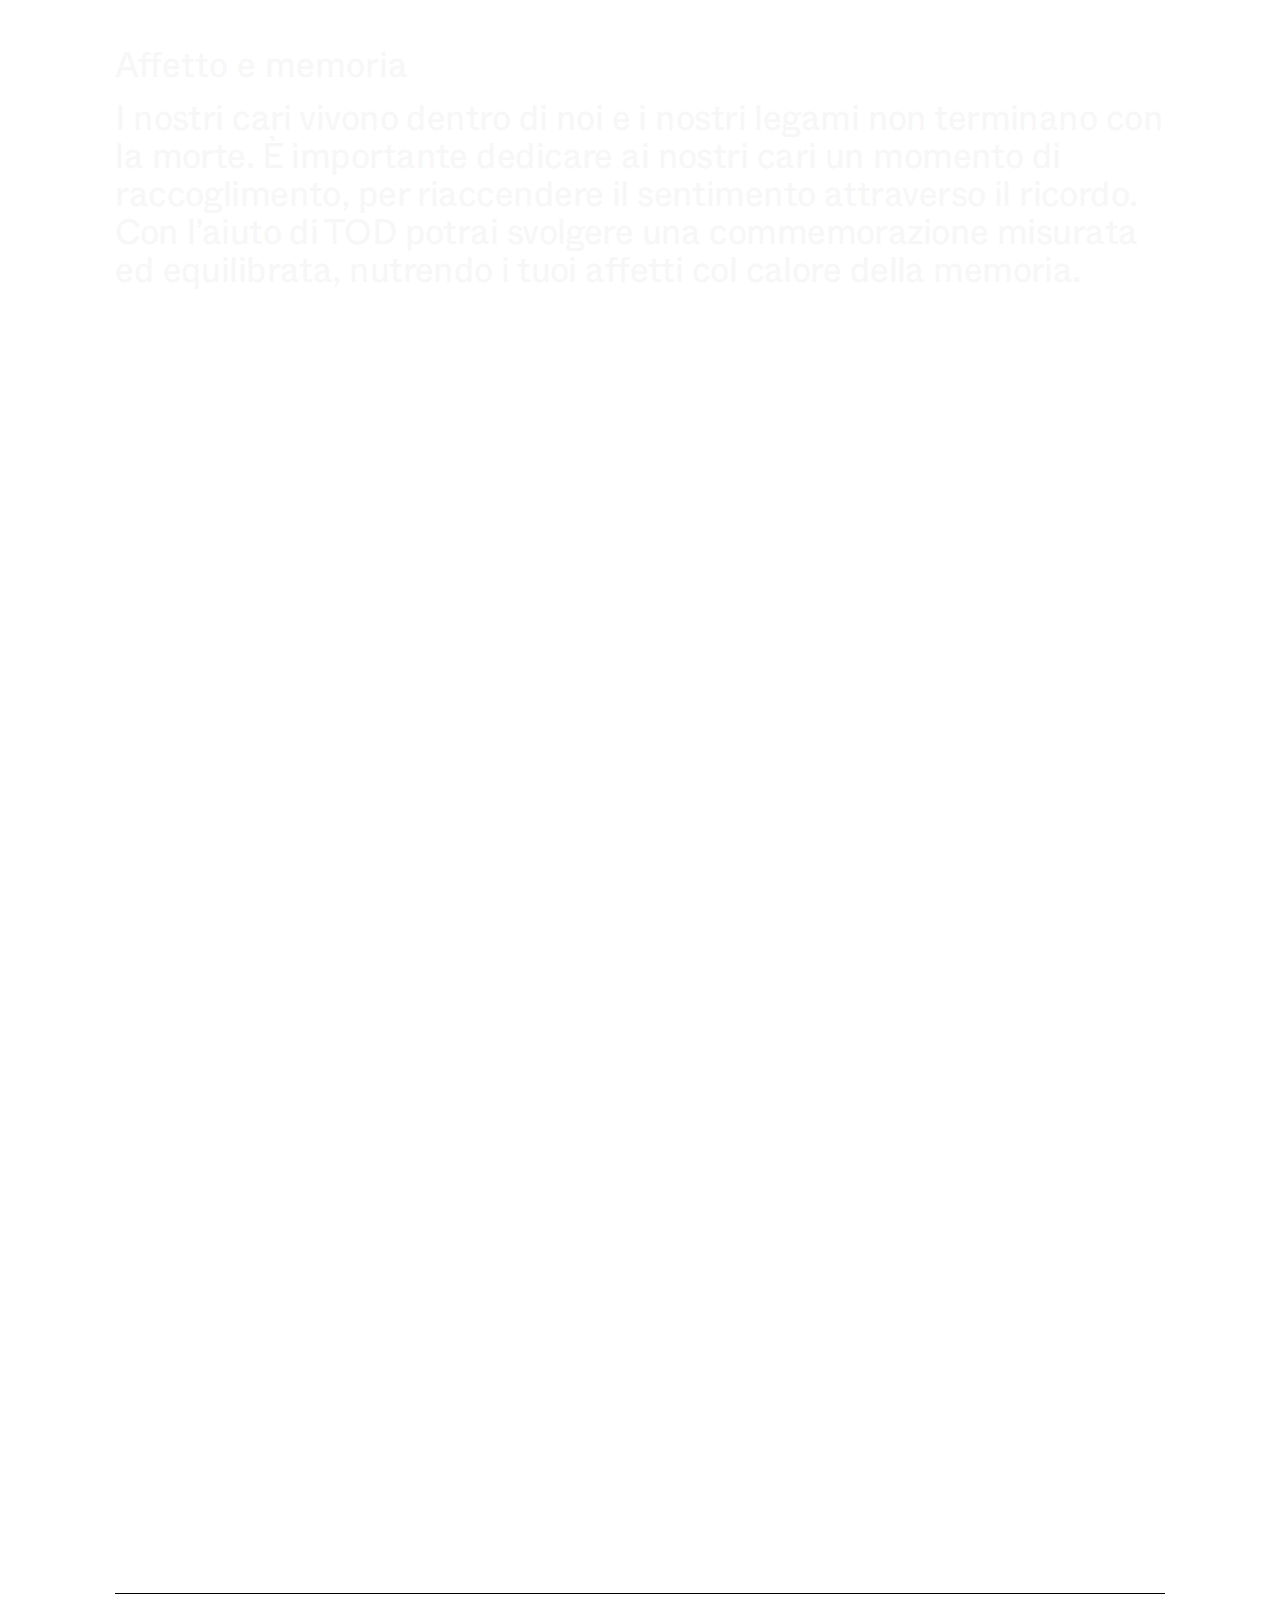
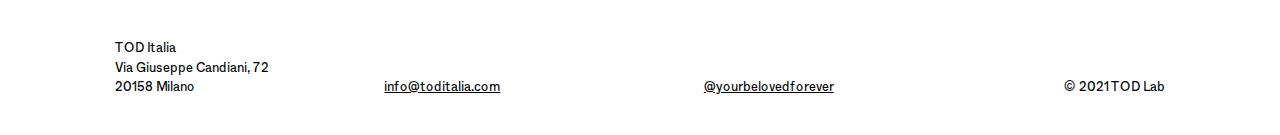
==== commit eaadf067: "updated" ====
--- a/index.html
+++ b/index.html
@@ -40,6 +40,7 @@
 
 <div id="menu">
 <div id="headerbtns">
+<a href="index.html" class="headerbtn" id="home-mobile">Home</a>
 <a href="discover.html" class="headerbtn" id="discover">Discover</a>
 <a href="community.html" class="headerbtn" id="community">Community</a>
 <a href="community-mobile.html" class="headerbtn" id="community-mobile">Community</a>
@@ -50,7 +51,7 @@
 <a href="https://www.instagram.com/yourbelovedforever/" id="insta"><img src="assets/img/mobile/insta.png" class="footerlink"></a>
 <a href="https://www.instagram.com/yourbelovedforever/" id="vimeo"><img src="assets/img/mobile/vimeo.png" class="footerlink"> </a>
   <div id="foot1" class="foot">TOD Italia, Via Giuseppe Candiani, 72, 20158 Milano</div>
-  <div id="foot2" class="foot">© 2020 TOD Lab</div>
+  <div id="foot2" class="foot">© 2021 TOD Lab</div>
 </div>
 </div>
 
@@ -100,9 +101,9 @@
 <div id="footer">
 <hr id="footerline" style="position: absolute; height: 1px; border-style: none; background-color: black">
 <div id="foot1" class="foot">TOD Italia<br>Via Giuseppe Candiani, 72<br>20158 Milano</div>
-<div id="foot2" class="foot"><a href="mailto:abc@example.com" class="footerlink">toditalia@gmail.com</a></div>
+<div id="foot2" class="foot"><a href="mailto:abc@example.com" class="footerlink">info@toditalia.com</a></div>
 <div id="foot3" class="foot"><a href="https://www.instagram.com/yourbelovedforever/" class="footerlink">@yourbelovedforever</a></div>
-<div id="foot4" class="foot">© 2020 TOD Lab</div>
+<div id="foot4" class="foot">© 2021 TOD Lab</div>
 </div>
 
 <!-- BLOB -->
--- a/assets/css/common-style.css
+++ b/assets/css/common-style.css
@@ -86,7 +86,7 @@
   transform:translate(0, -20%);
 }
 
-#menu-mobile, #community-mobile, #mobile-footer {display: none};
+#menu-mobile, #community-mobile, #mobile-footer, #home-mobile {display: none};
 
 .headerbtn {
   position: relative;
--- a/assets/css/mobile-portrait/common-mp.css
+++ b/assets/css/mobile-portrait/common-mp.css
@@ -95,7 +95,7 @@
   top: 0;
   width: 100vw;
   height: 100vh;
-  padding-top: 38vh;
+  padding-top: 30vh;
   background: white;
   z-index: var(--menu-layer);
 }
--- a/assets/css/common-style.css
+++ b/assets/css/common-style.css
@@ -86,7 +86,7 @@
   transform:translate(0, -20%);
 }
 
-#menu-mobile, #community-mobile, #mobile-footer {display: none};
+#menu-mobile, #community-mobile, #mobile-footer, #home-mobile {display: none};
 
 .headerbtn {
   position: relative;
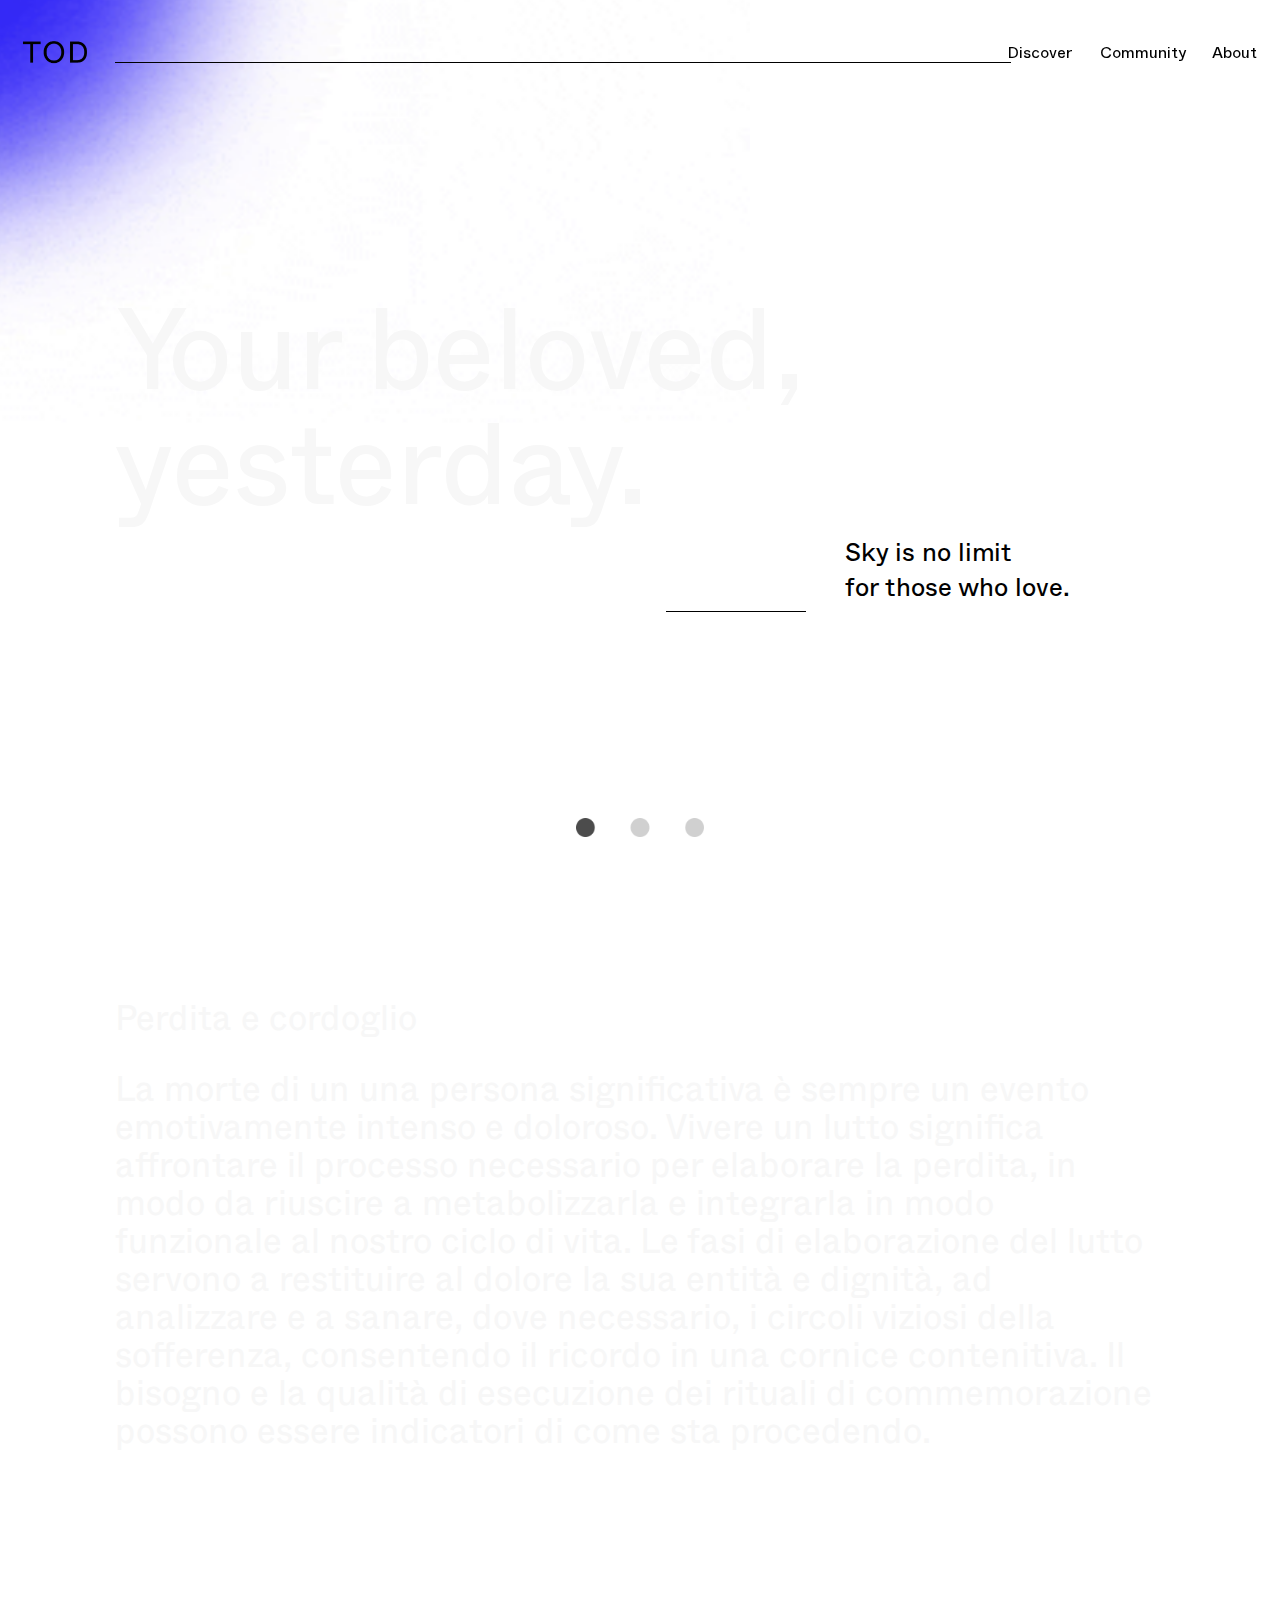
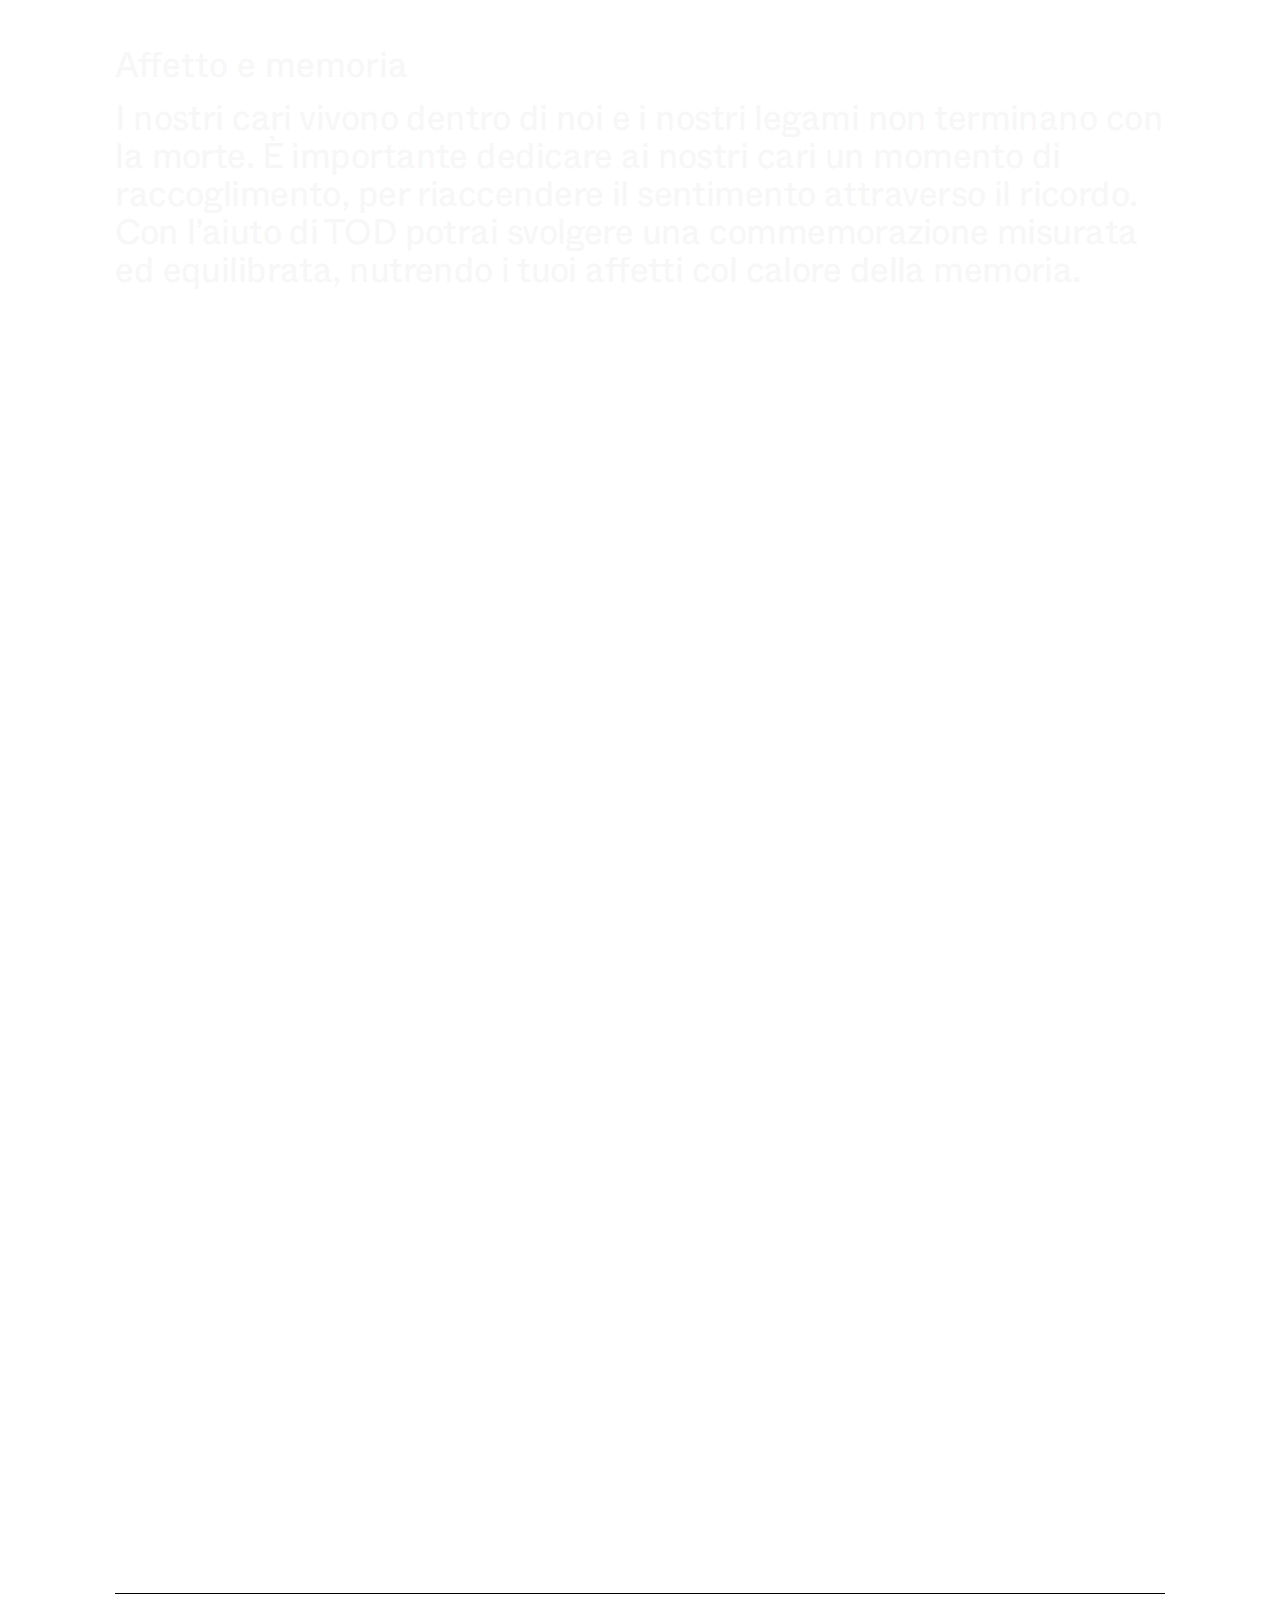
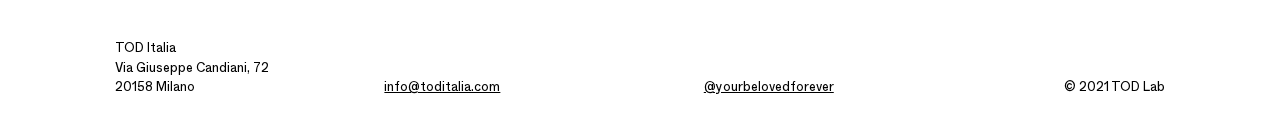
==== commit d922570d: "updated" ====
--- a/index.html
+++ b/index.html
@@ -22,6 +22,7 @@
     <script src="assets/js/p5.min.js"></script>
     <script src="assets/js/footer.js"></script>
     <script src="assets/js/home-animated.js"></script>
+    <script src="assets/js/home-mobile.js"></script>
     <script src="https://code.jquery.com/jquery-1.11.0.min.js"></script>
 
 
@@ -49,7 +50,7 @@
 
 <div id="mobile-footer">
 <a href="https://www.instagram.com/yourbelovedforever/" id="insta"><img src="assets/img/mobile/insta.png" class="footerlink"></a>
-<a href="https://www.instagram.com/yourbelovedforever/" id="vimeo"><img src="assets/img/mobile/vimeo.png" class="footerlink"> </a>
+<a href="https://vimeo.com/user132501622" id="vimeo"><img src="assets/img/mobile/vimeo.png" class="footerlink"> </a>
   <div id="foot1" class="foot">TOD Italia, Via Giuseppe Candiani, 72, 20158 Milano</div>
   <div id="foot2" class="foot">© 2021 TOD Lab</div>
 </div>
@@ -91,6 +92,9 @@
 col calore della memoria.</div>
 </div>
 </div>
+
+<img id="mobile-bookmarks" src="assets/img/mobile/home-bookmarks1.png" style="position: fixed; bottom: 7vh; left: 45vw; width: 10vw; opacity: 0.7">
+
 
 <!-- VIDEO -->
 <div id=video>
@@ -145,6 +149,38 @@
     open = false;
 }
 }
+
+// let first = false;
+// let second = false;
+
+
+// HOME MOBILE
+// window.onclick = function homeMobile(event) {
+// if (window.innerWidth < window.innerHeight) {
+//   if (first==false && second==false) {
+//   document.getElementById("claim-mobile").style.display = "none";
+//   document.getElementById("perdita").style.display = "block";
+//   first = true;
+//   second = false;
+//   }
+//
+//   if (first==true && second==false) {
+//   document.getElementById("perdita").style.display = "none";
+//   document.getElementById("affetto").style.display = "block";
+//   first = false;
+//   second = true;
+//   }
+//
+//
+//   if (second==true && first==false) {
+//   document.getElementById("perdita").style.display = "none";
+//   document.getElementById("claim-mobile").style.display = "block";
+//   first = false;
+//   second = false;
+//   }
+// }
+// }
+
 </script>
 
 </body>
--- a/assets/css/home-style.css
+++ b/assets/css/home-style.css
@@ -68,8 +68,6 @@
   line-height: 2;
 }
 
-#affetto {
-}
 
 /* FUOCO FATUO */
 
--- a/assets/css/mobile-portrait/common-mp.css
+++ b/assets/css/mobile-portrait/common-mp.css
@@ -29,6 +29,16 @@
    /* FONT SIZE */
    --font-size: 5.2vw;
 }
+
+#mamma-mia {
+-ms-touch-action: pan-y;
+touch-action: pan-y;
+}
+#mamma-mia {
+-ms-touch-action: none;
+touch-action: none;
+}
+
 
 /* FONT */
 @font-face {
@@ -165,6 +175,16 @@
 
 .footerlink {width: 7vw; padding-left: 1vw; padding-right: 1vw;}
 
+#vimeo:hover {
+  content: url('../../img/mobile/vimeo-blue.png');
+  width: 7vw; padding-left: 1vw; padding-right: 1vw; padding-bottom: 1vw;
+}
+
+#insta:hover {
+  content: url('../../img/mobile/insta-blue.png');
+  width: 7vw; padding-left: 1vw; padding-right: 1vw; padding-bottom: 1vw;
+}
+
 .foot, .footerlink {padding-bottom: 1vw;}
 
 
--- a/assets/css/home-style.css
+++ b/assets/css/home-style.css
@@ -68,8 +68,6 @@
   line-height: 2;
 }
 
-#affetto {
-}
 
 /* FUOCO FATUO */
 
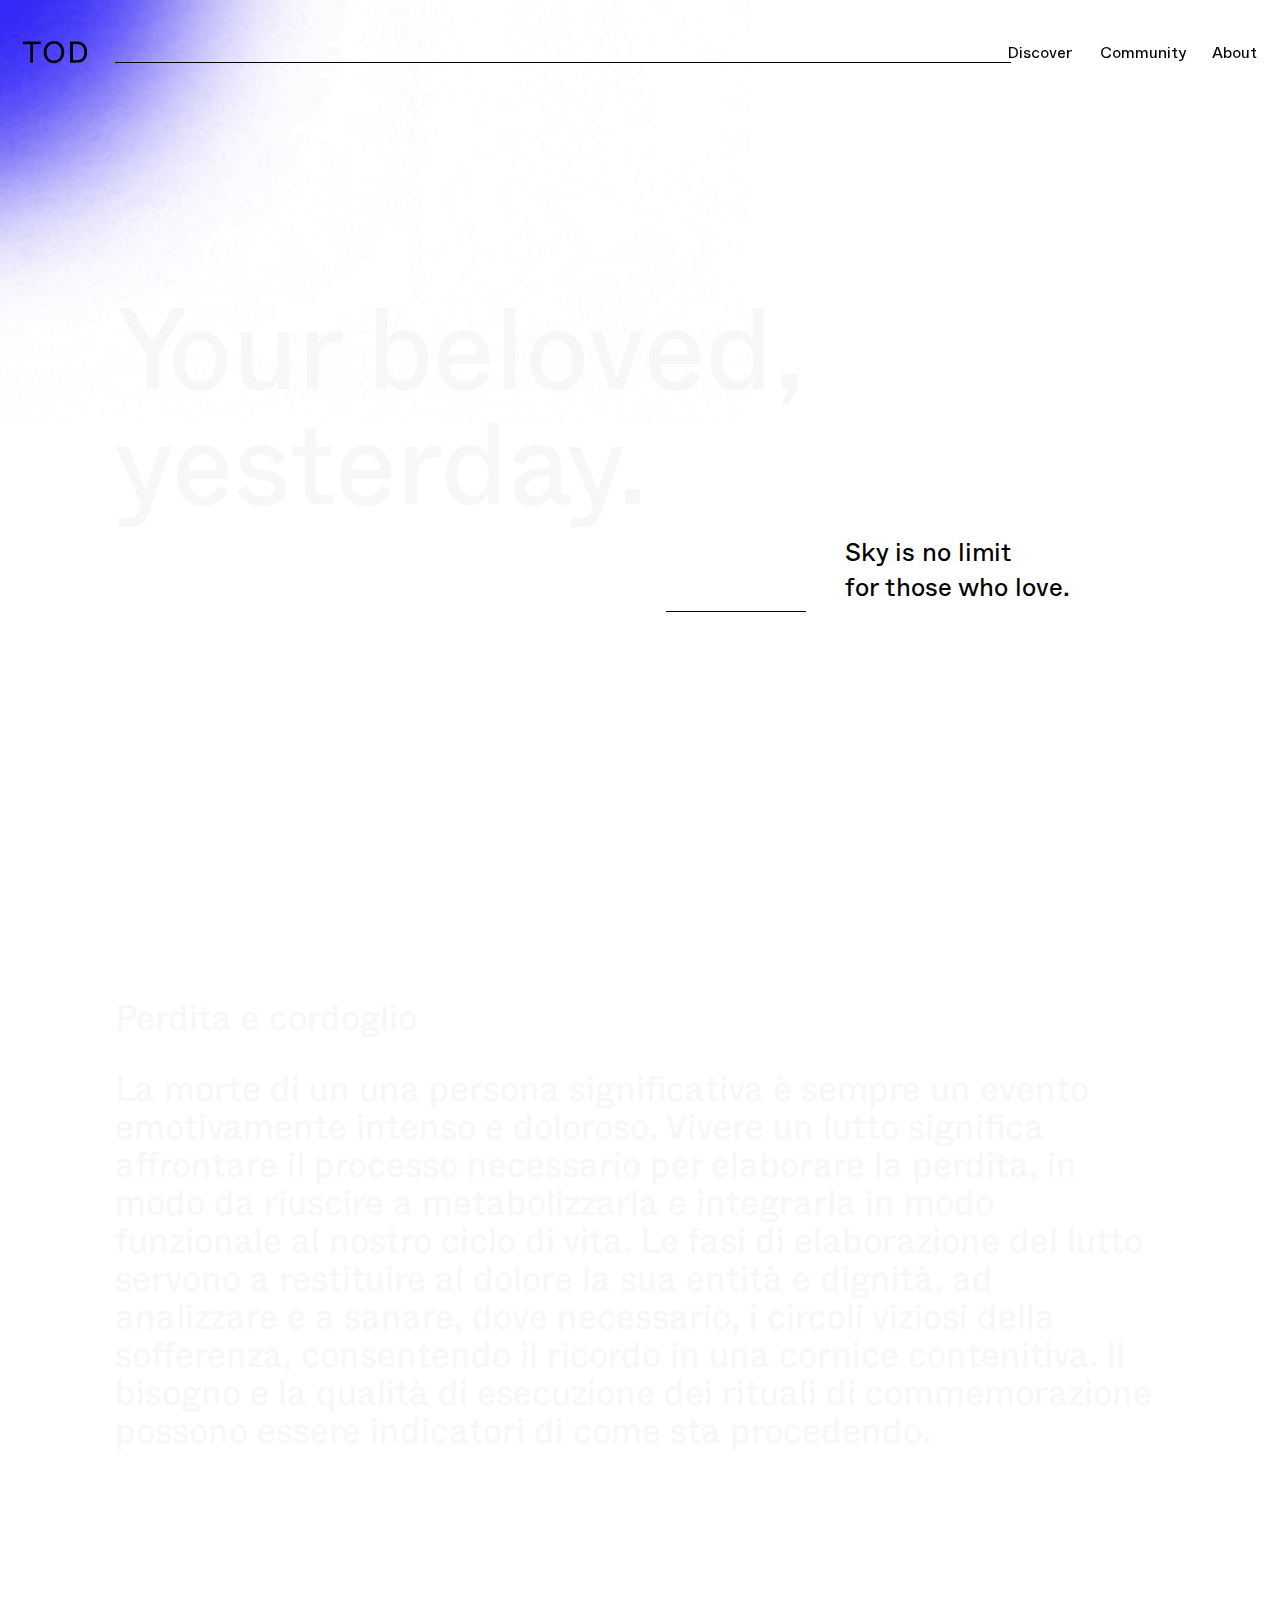
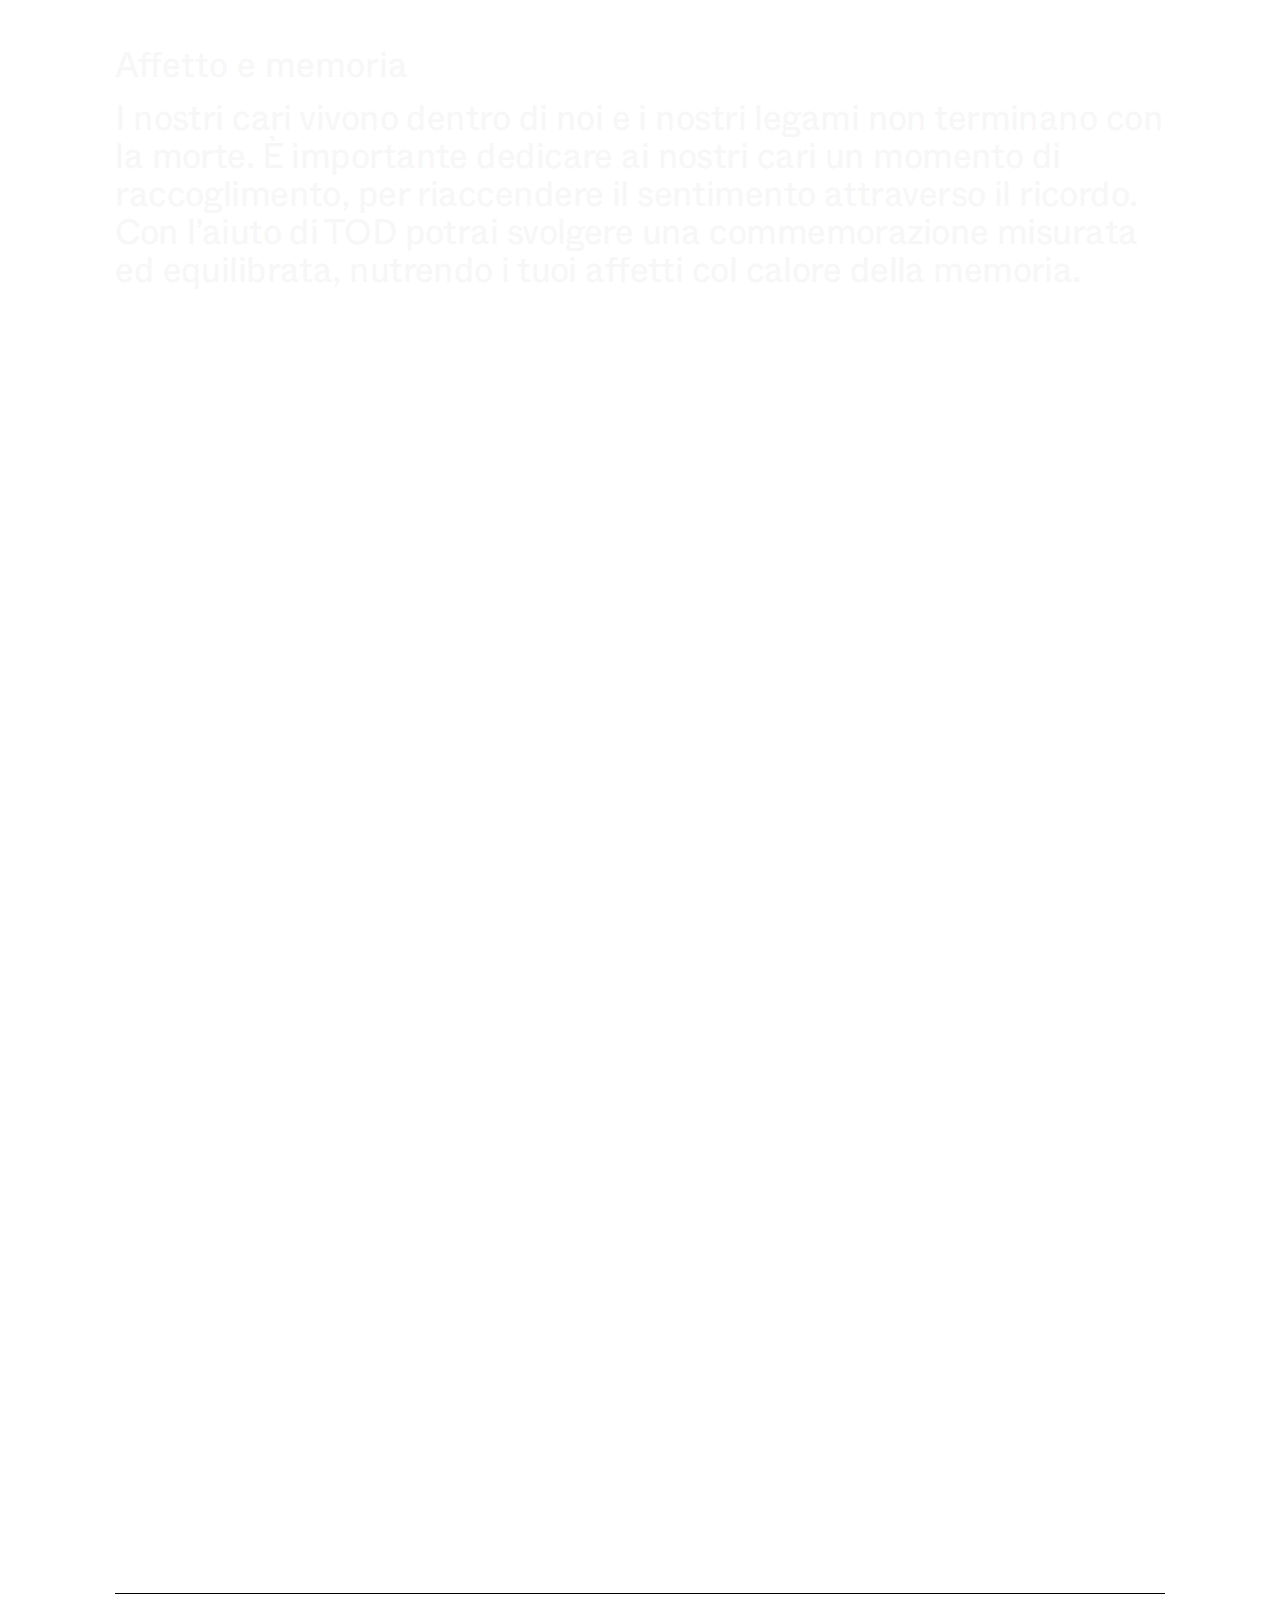
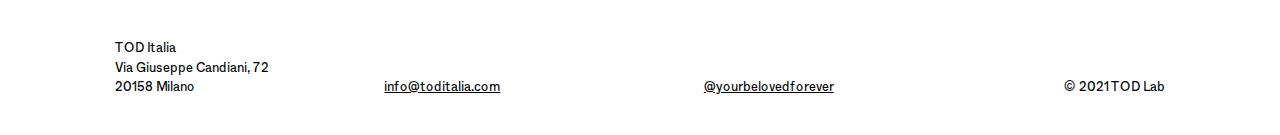
==== commit 8c0fe036: "Update index.html" ====
--- a/index.html
+++ b/index.html
@@ -58,7 +58,7 @@
 
 <!-- CLAIM -->
 <div class="claim" id="claim">
-  <div id="claim1">Your beloved, <br>yesterday."</div>
+  <div id="claim1">Your beloved, <br>yesterday.</div>
   <hr id="claimline" style="position: absolute; height: 1px; border-style: none; background-color: black">
   <div id="claim2"> Sky is no limit<br>for those who love.</div>
 </div>
--- a/assets/css/common-style.css
+++ b/assets/css/common-style.css
@@ -86,7 +86,7 @@
   transform:translate(0, -20%);
 }
 
-#menu-mobile, #community-mobile, #mobile-footer, #home-mobile {display: none};
+#menu-mobile, #community-mobile, #mobile-footer, #home-mobile, #mobile-bookmarks {display: none};
 
 .headerbtn {
   position: relative;
--- a/assets/css/common-style.css
+++ b/assets/css/common-style.css
@@ -86,7 +86,7 @@
   transform:translate(0, -20%);
 }
 
-#menu-mobile, #community-mobile, #mobile-footer, #home-mobile {display: none};
+#menu-mobile, #community-mobile, #mobile-footer, #home-mobile, #mobile-bookmarks {display: none};
 
 .headerbtn {
   position: relative;
